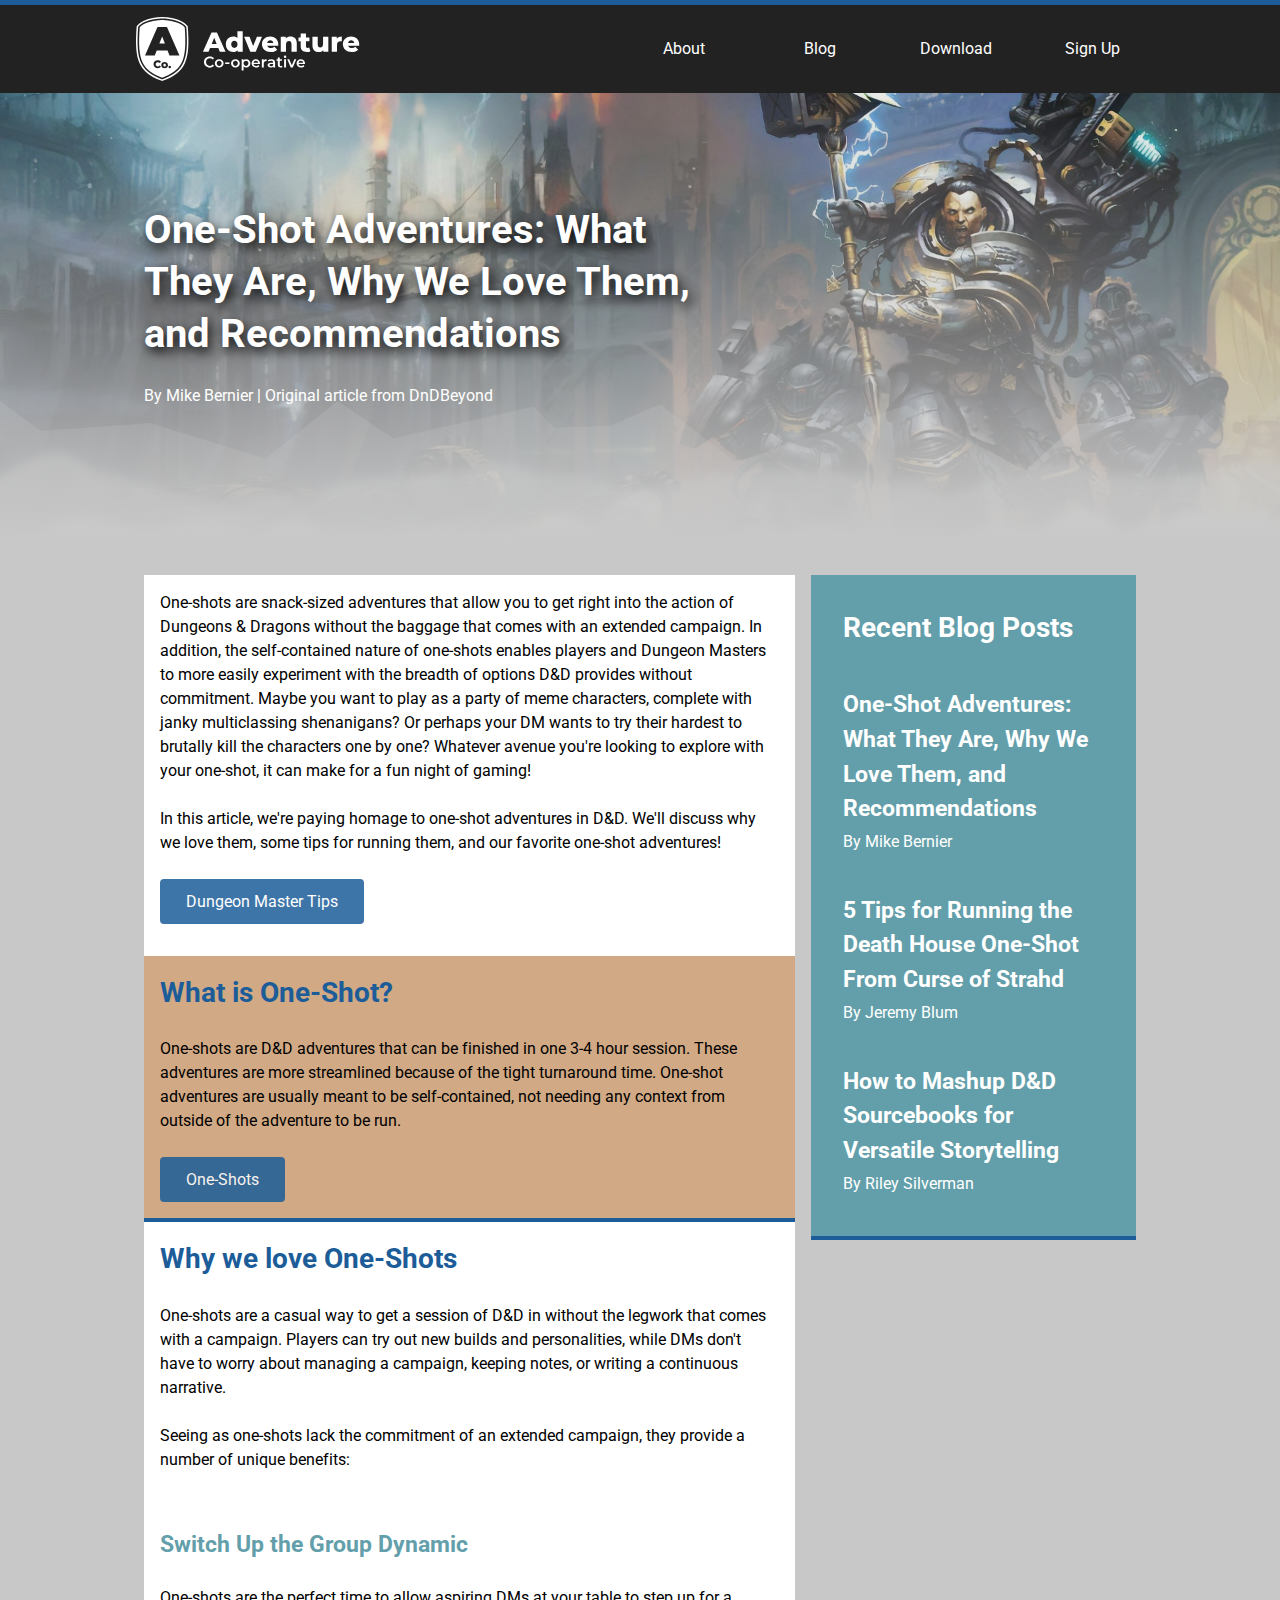
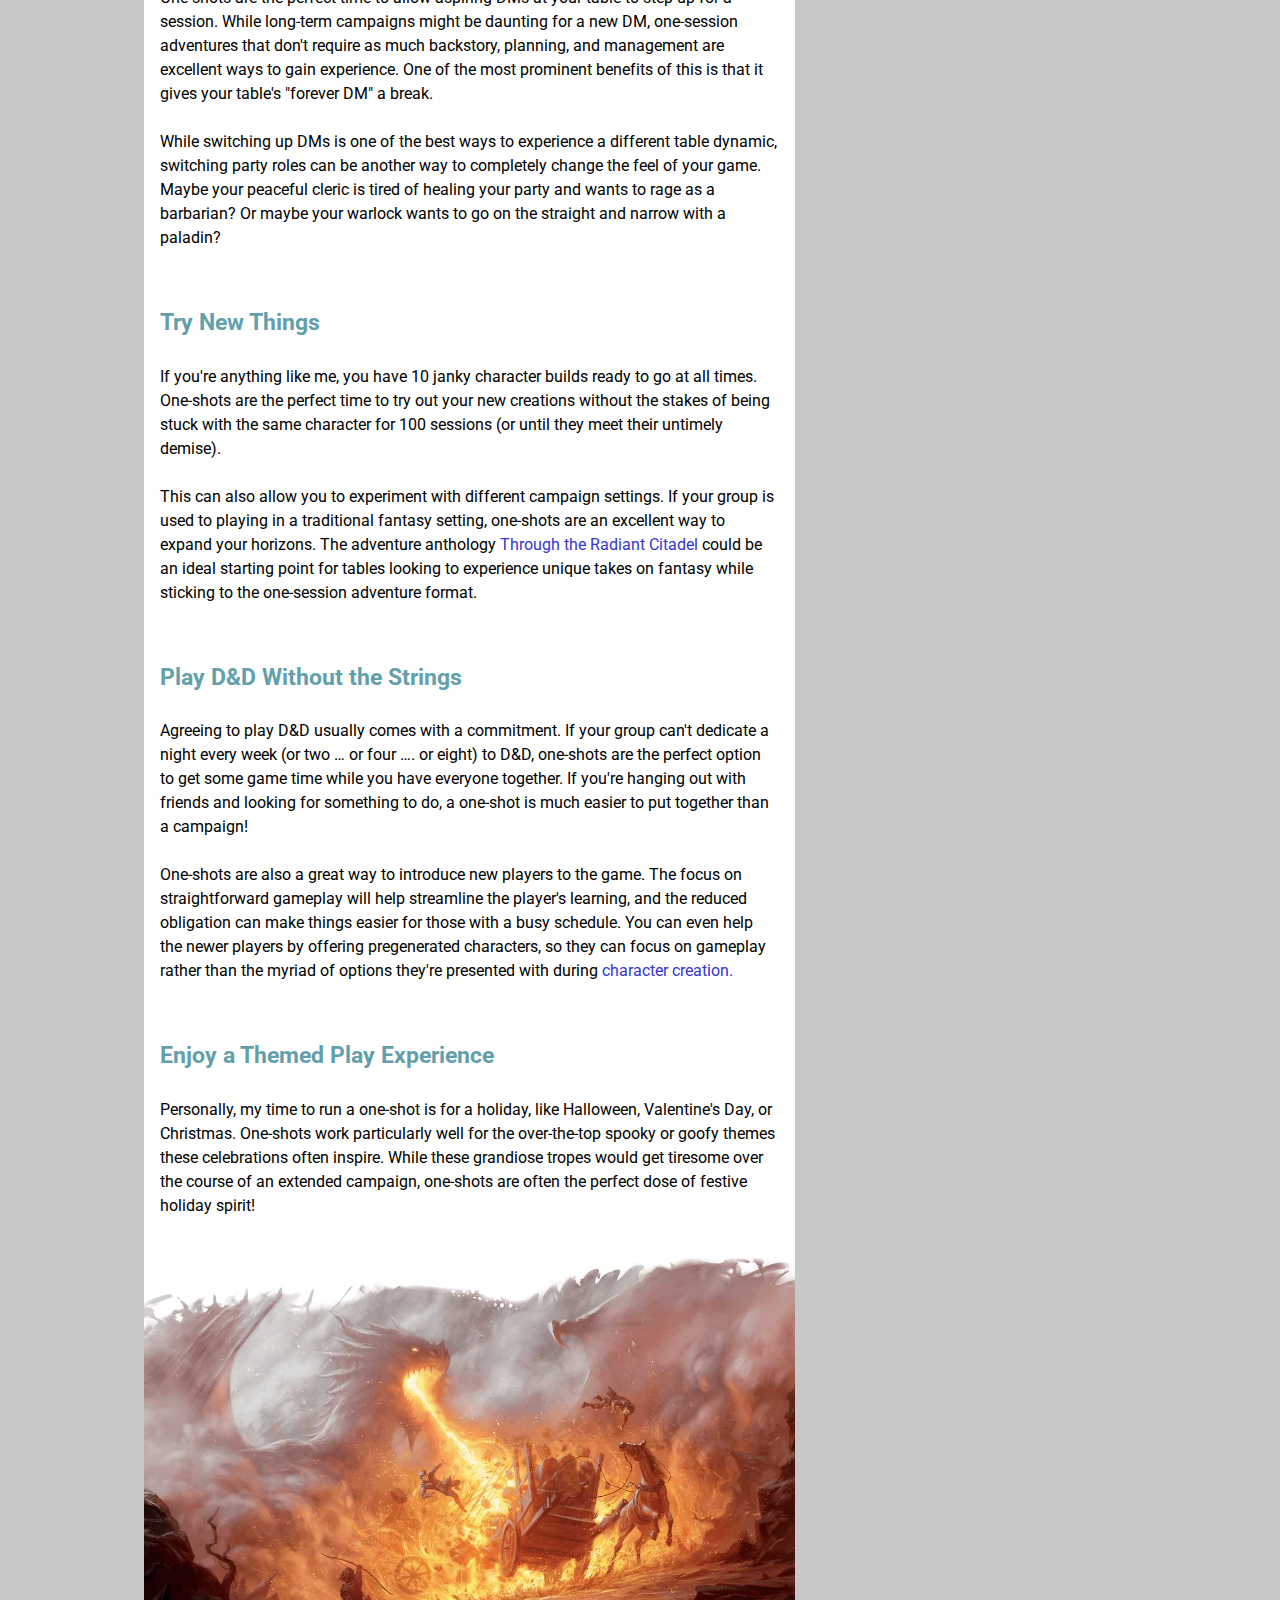
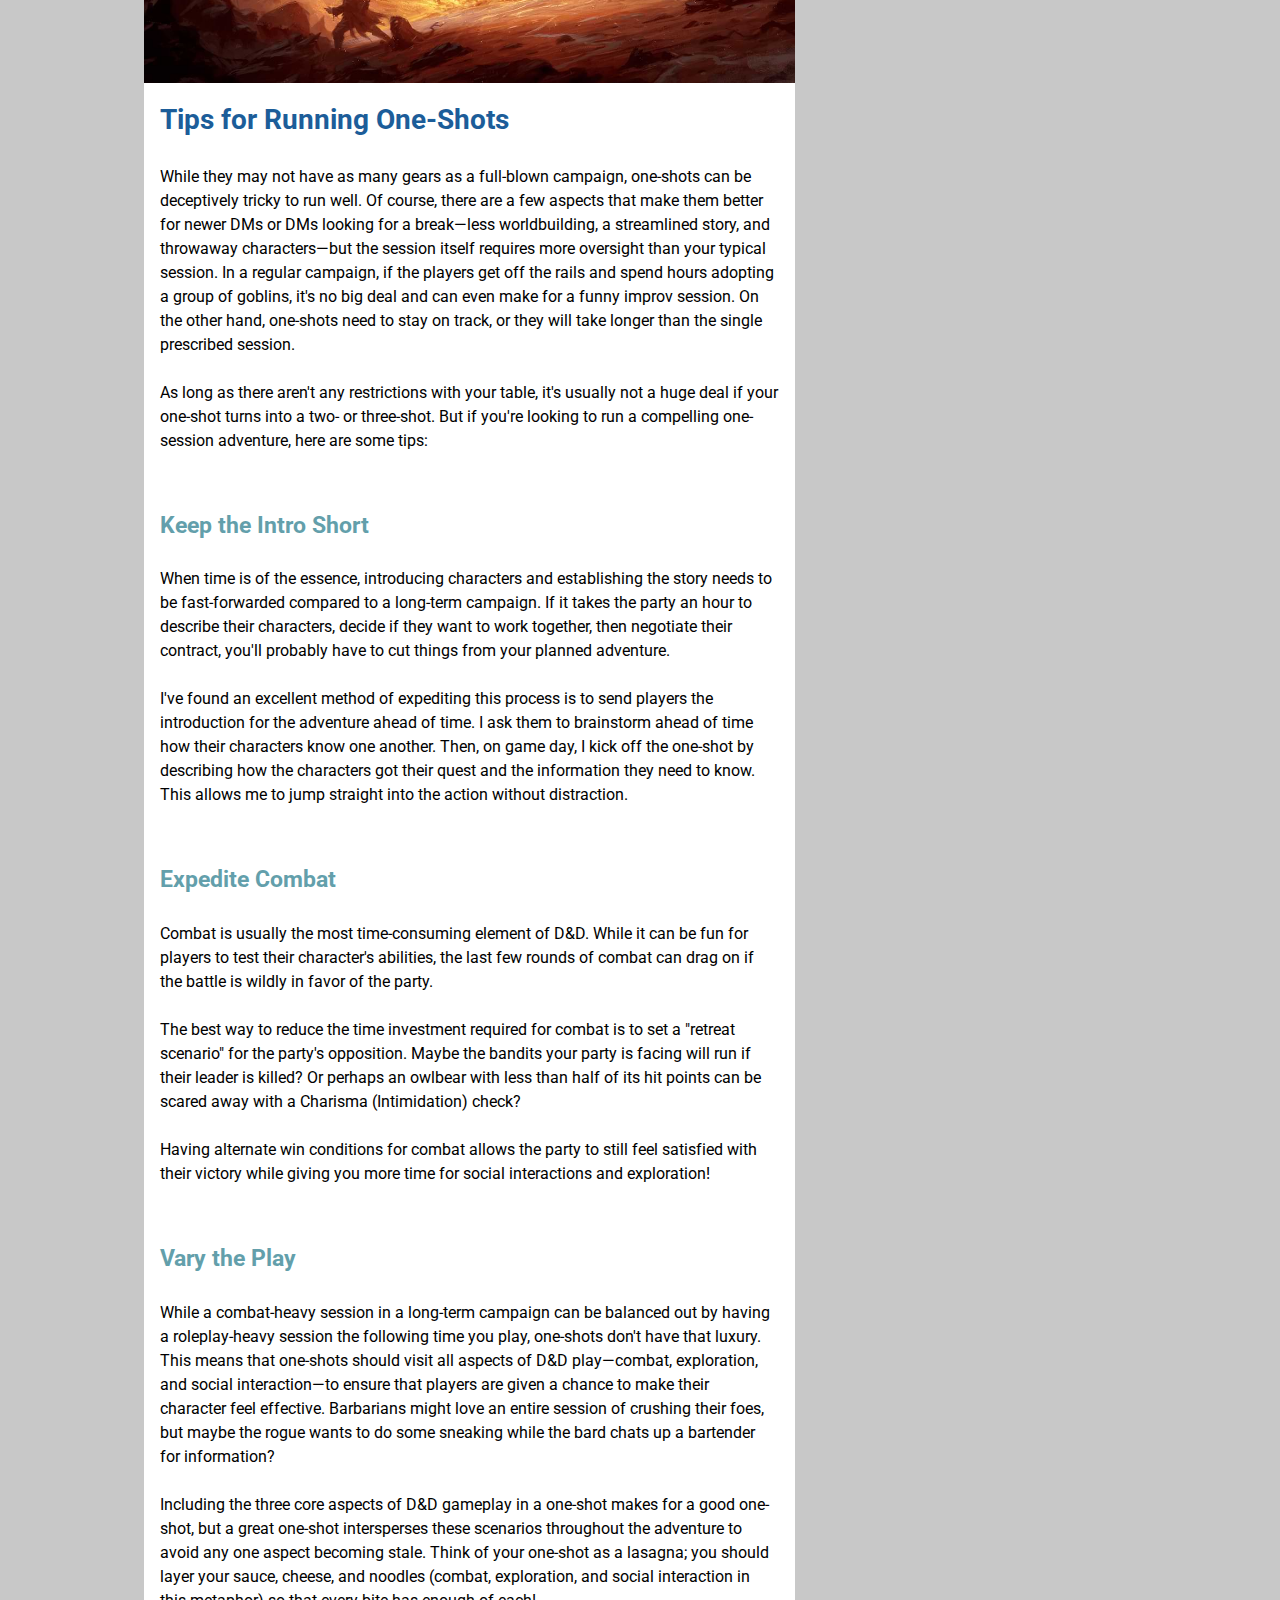
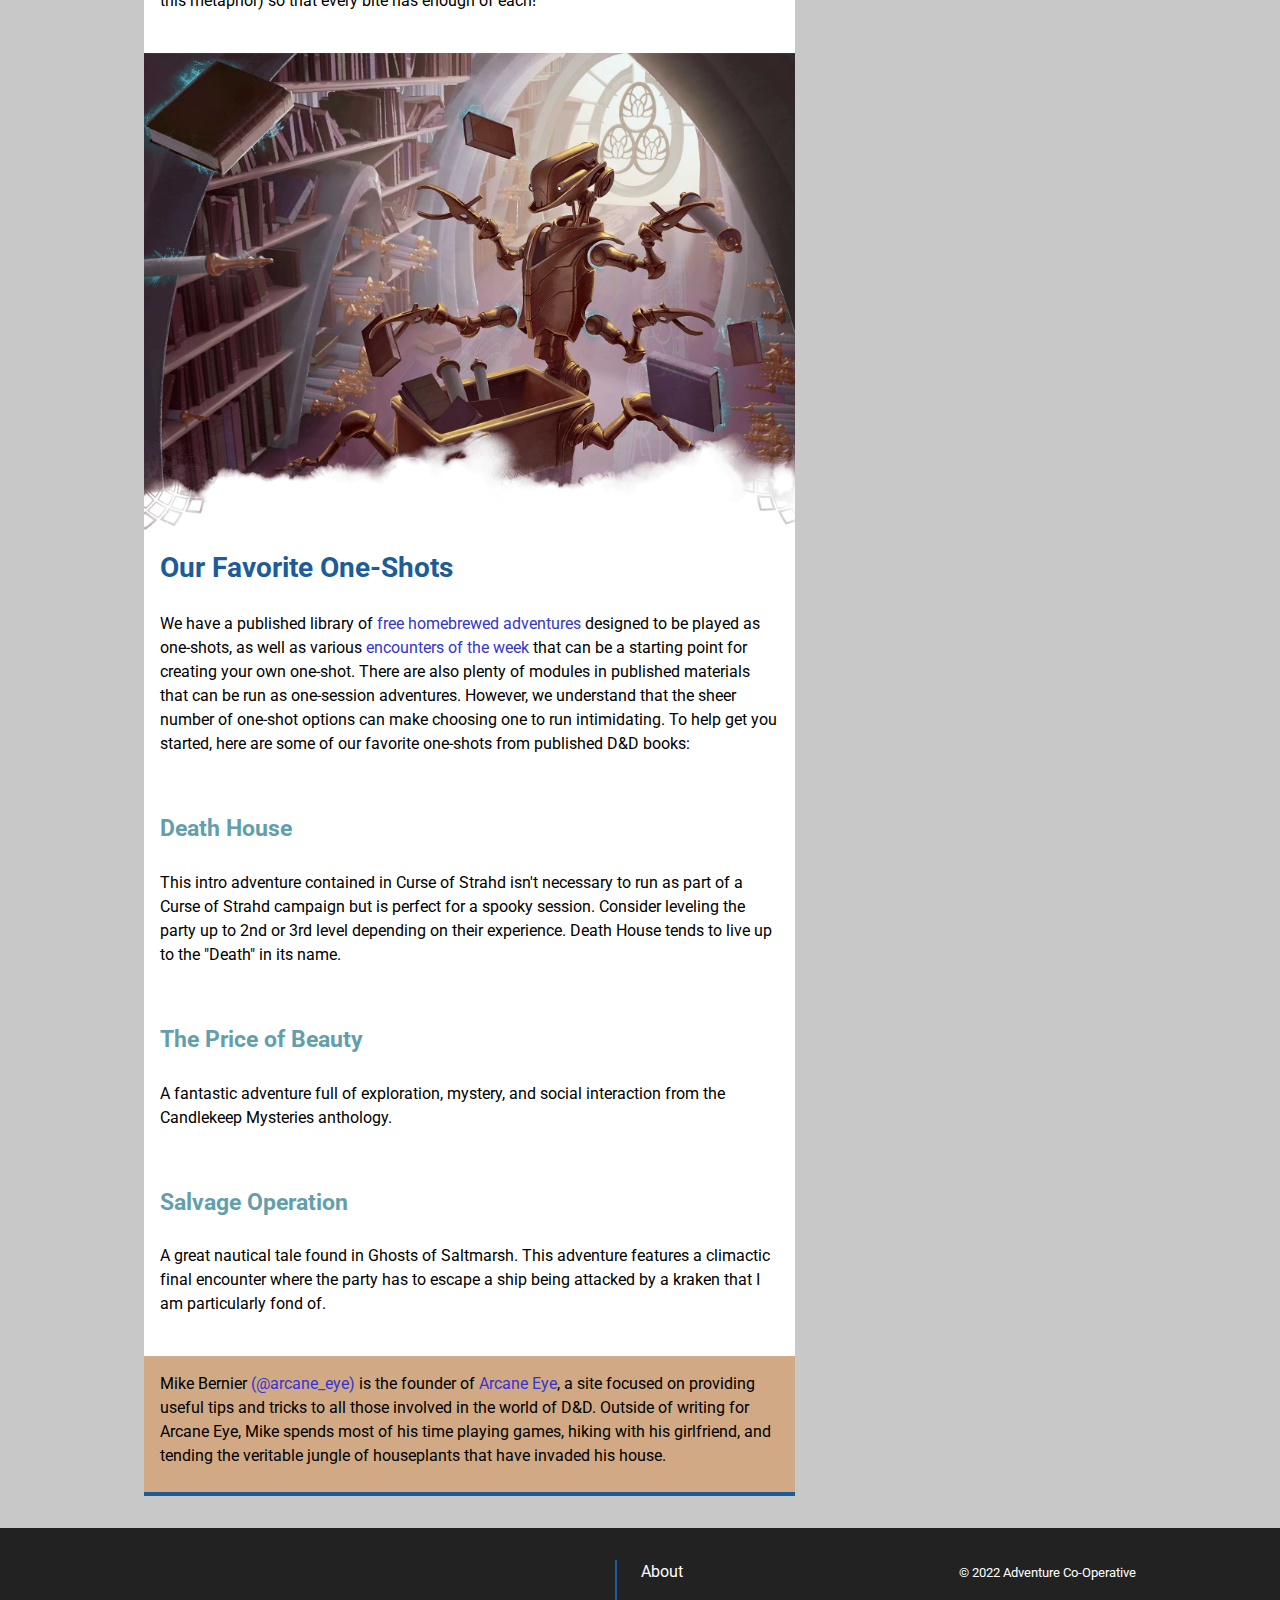
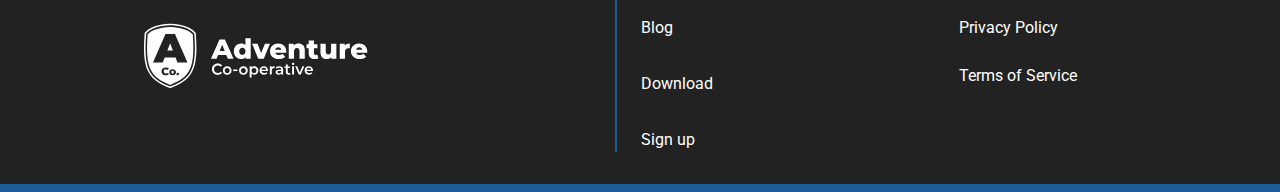
==== blog-post.html @ 8ba74d75 "complete two-page-site project" ====
<!DOCTYPE html>
<html lang="en">
  <head>
    <meta charset="UTF-8" />
    <meta http-equiv="X-UA-Compatible" content="IE=edge" />
    <meta name="viewport" content="width=device-width, initial-scale=1.0" />
    <title>Adventure Co | Blog</title>
    <link
      rel="shortcut icon"
      type="image/jpg"
      href="./images/icon-adjusted.svg"
    />
    <link rel="stylesheet" href="./css/main.css" />
    <link rel="preconnect" href="https://fonts.googleapis.com" />
    <link rel="preconnect" href="https://fonts.gstatic.com" crossorigin />
    <link
      href="https://fonts.googleapis.com/css2?family=Roboto:ital,wght@0,400;0,700;1,400;1,700&display=swap"
      rel="stylesheet"
    />
  </head>
  <body>
    <header class="masthead">
      <div class="container_navbar">
        <a href="./index.html" class="logo">
          <img
            class="logo__img"
            src="./images/logo-ac.svg"
            alt="Adventure cooperative logo"
          />
        </a>
        <ul class="logo__ul">
          <li class="logo__li">
            <a class="logo__a" href="index.html">
              <p class="logo__p">About</p>
            </a>
          </li>
          <li class="logo__li">
            <a class="logo__a" href="/blog-post.html">
              <p class="logo__p">Blog</p>
            </a>
          </li>
          <li class="logo__li">
            <a class="logo__a" href="/index.html">
              <p class="logo__p">Download</p>
            </a>
          </li>
          <li class="logo__li">
            <a class="logo__a" href="index.html">
              <p class="logo__p">Sign Up</p>
            </a>
          </li>
        </ul>
      </div>

      <!-- BLOG BANNER -->

      <section class="banner banner--blog">
        <div class="container">
          <div class="banner__content">
            <h1 class="banner__title blog__title">
              One-Shot Adventures: What They Are, Why We Love Them, and
              Recommendations
            </h1>
            <p>
              By Mike Bernier | Original article from
              <a
                href="https://www.dndbeyond.com/posts/1300-one-shot-adventures-what-they-are-why-we-love-them"
                >DnDBeyond</a
              >
            </p>
          </div>
        </div>
      </section>
    </header>

    <!-- GRID COLUMN START-->

    <section>
      <div class="container__article">
        <div class="blog-grid">
          <div class="blog__content">
            <article class="content__article">
              <p>
                One-shots are snack-sized adventures that allow you to get right
                into the action of Dungeons & Dragons without the baggage that
                comes with an extended campaign. In addition, the self-contained
                nature of one-shots enables players and Dungeon Masters to more
                easily experiment with the breadth of options D&D provides
                without commitment. Maybe you want to play as a party of meme
                characters, complete with janky multiclassing shenanigans? Or
                perhaps your DM wants to try their hardest to brutally kill the
                characters one by one? Whatever avenue you're looking to explore
                with your one-shot, it can make for a fun night of gaming!
              </p>
              <p>
                In this article, we're paying homage to one-shot adventures in
                D&D. We'll discuss why we love them, some tips for running them,
                and our favorite one-shot adventures!
              </p>
              <a href="#" class="btn btn-blog">Dungeon Master Tips</a>
            </article>
            <article class="content__article__color">
              <h2 class="article_h2">What is One-Shot?</h2>
              <p>
                One-shots are D&D adventures that can be finished in one 3-4
                hour session. These adventures are more streamlined because of
                the tight turnaround time. One-shot adventures are usually meant
                to be self-contained, not needing any context from outside of
                the adventure to be run.
              </p>
              <a href="#" class="btn btn-blog">One-Shots</a>
            </article>
            <article class="content__article">
              <h2 class="article_h2">Why we love One-Shots</h2>
              <p>
                One-shots are a casual way to get a session of D&D in without
                the legwork that comes with a campaign. Players can try out new
                builds and personalities, while DMs don't have to worry about
                managing a campaign, keeping notes, or writing a continuous
                narrative.
              </p>
              <p>
                Seeing as one-shots lack the commitment of an extended campaign,
                they provide a number of unique benefits:
              </p>
            </article>
            <article class="content__article">
              <h3 class="article_h3">Switch Up the Group Dynamic</h3>
              <p>
                One-shots are the perfect time to allow aspiring DMs at your
                table to step up for a session. While long-term campaigns might
                be daunting for a new DM, one-session adventures that don't
                require as much backstory, planning, and management are
                excellent ways to gain experience. One of the most prominent
                benefits of this is that it gives your table's "forever DM" a
                break.
              </p>
              <p>
                While switching up DMs is one of the best ways to experience a
                different table dynamic, switching party roles can be another
                way to completely change the feel of your game. Maybe your
                peaceful cleric is tired of healing your party and wants to rage
                as a barbarian? Or maybe your warlock wants to go on the
                straight and narrow with a paladin?
              </p>
            </article>
            <article class="content__article">
              <h3 class="article_h3">Try New Things</h3>
              <p>
                If you're anything like me, you have 10 janky character builds
                ready to go at all times. One-shots are the perfect time to try
                out your new creations without the stakes of being stuck with
                the same character for 100 sessions (or until they meet their
                untimely demise).
              </p>
              <p>
                This can also allow you to experiment with different campaign
                settings. If your group is used to playing in a traditional
                fantasy setting, one-shots are an excellent way to expand your
                horizons. The adventure anthology
                <span class="span__link"
                  ><a
                    href="https://www.dndbeyond.com/marketplace/adventures/journeys-through-the-radiant-citadel?icid_medium=ddb&icid_source=article&icid_campaign=one-shots&icid_content=radiant-citadel"
                  >
                    Through the Radiant Citadel</a
                  ></span
                >
                could be an ideal starting point for tables looking to
                experience unique takes on fantasy while sticking to the
                one-session adventure format.
              </p>
            </article>
            <article class="content__article">
              <h3 class="article_h3">Play D&D Without the Strings</h3>
              <p>
                Agreeing to play D&D usually comes with a commitment. If your
                group can't dedicate a night every week (or two … or four …. or
                eight) to D&D, one-shots are the perfect option to get some game
                time while you have everyone together. If you're hanging out
                with friends and looking for something to do, a one-shot is much
                easier to put together than a campaign!
              </p>
              <p>
                One-shots are also a great way to introduce new players to the
                game. The focus on straightforward gameplay will help streamline
                the player's learning, and the reduced obligation can make
                things easier for those with a busy schedule. You can even help
                the newer players by offering pregenerated characters, so they
                can focus on gameplay rather than the myriad of options they're
                presented with during
                <span class="span__link"
                  ><a
                    href="https://www.dndbeyond.com/posts/1059-how-to-create-your-first-dungeons-dragons"
                  >
                    character creation.</a
                  ></span
                >
              </p>
            </article>
            <article class="content__article">
              <h3 class="article_h3">Enjoy a Themed Play Experience</h3>
              <p>
                Personally, my time to run a one-shot is for a holiday, like
                Halloween, Valentine's Day, or Christmas. One-shots work
                particularly well for the over-the-top spooky or goofy themes
                these celebrations often inspire. While these grandiose tropes
                would get tiresome over the course of an extended campaign,
                one-shots are often the perfect dose of festive holiday spirit!
              </p>
            </article>
            <img
              src="./images/blog-image-dragon.jpg"
              alt="Dragon spitting flames and fire"
            />
            <article class="content__article">
              <h2 class="article_h2">Tips for Running One-Shots</h2>
              <p>
                While they may not have as many gears as a full-blown campaign,
                one-shots can be deceptively tricky to run well. Of course,
                there are a few aspects that make them better for newer DMs or
                DMs looking for a break—less worldbuilding, a streamlined story,
                and throwaway characters—but the session itself requires more
                oversight than your typical session. In a regular campaign, if
                the players get off the rails and spend hours adopting a group
                of goblins, it's no big deal and can even make for a funny
                improv session. On the other hand, one-shots need to stay on
                track, or they will take longer than the single prescribed
                session.
              </p>
              <p>
                As long as there aren't any restrictions with your table, it's
                usually not a huge deal if your one-shot turns into a two- or
                three-shot. But if you're looking to run a compelling
                one-session adventure, here are some tips:
              </p>
            </article>
            <article class="content__article">
              <h3 class="article_h3">Keep the Intro Short</h3>
              <p>
                When time is of the essence, introducing characters and
                establishing the story needs to be fast-forwarded compared to a
                long-term campaign. If it takes the party an hour to describe
                their characters, decide if they want to work together, then
                negotiate their contract, you'll probably have to cut things
                from your planned adventure.
              </p>
              <p>
                I've found an excellent method of expediting this process is to
                send players the introduction for the adventure ahead of time. I
                ask them to brainstorm ahead of time how their characters know one another. Then, on game day, I kick off the one-shot by
                describing how the characters got their quest and the
                information they need to know. This allows me to jump straight
                into the action without distraction.
              </p>
            </article>
            <article class="content__article">
              <h3 class="article_h3">Expedite Combat</h3>
              <p>
                Combat is usually the most time-consuming element of D&D. While
                it can be fun for players to test their character's abilities,
                the last few rounds of combat can drag on if the battle is
                wildly in favor of the party.
              </p>
              <p>
                The best way to reduce the time investment required for combat
                is to set a "retreat scenario" for the party's opposition. Maybe
                the bandits your party is facing will run if their leader is
                killed? Or perhaps an owlbear with less than half of its hit
                points can be scared away with a Charisma (Intimidation) check?
              </p>
              <p>
                Having alternate win conditions for combat allows the party to
                still feel satisfied with their victory while giving you more
                time for social interactions and exploration!
              </p>
            </article>
            <article class="content__article">
              <h3 class="article_h3">Vary the Play</h3>
              <p>
                While a combat-heavy session in a long-term campaign can be
                balanced out by having a roleplay-heavy session the following
                time you play, one-shots don't have that luxury. This means that
                one-shots should visit all aspects of D&D play—combat,
                exploration, and social interaction—to ensure that players are
                given a chance to make their character feel effective.
                Barbarians might love an entire session of crushing their foes,
                but maybe the rogue wants to do some sneaking while the bard
                chats up a bartender for information?
              </p>
              <p>
                Including the three core aspects of D&D gameplay in a one-shot
                makes for a good one-shot, but a great one-shot intersperses
                these scenarios throughout the adventure to avoid any one aspect
                becoming stale. Think of your one-shot as a lasagna; you should
                layer your sauce, cheese, and noodles (combat, exploration, and
                social interaction in this metaphor) so that every bite has
                enough of each!
              </p>
            </article>
            <img
              src="./images/blog-image-robot.jpg"
              alt="Dungeons and dragons robot organizing a library"
            />
            <article class="content__article">
              <h2 class="article_h2">Our Favorite One-Shots</h2>
              <p>
                We have a published library of
                <span class="span__link"
                  ><a href="#">free homebrewed adventures</a></span
                >
                designed to be played as one-shots, as well as various
                <span class="span__link">
                  <a href="#"> encounters of the week</a>
                </span>
                that can be a starting point for creating your own one-shot.
                There are also plenty of modules in published materials that can
                be run as one-session adventures. However, we understand that
                the sheer number of one-shot options can make choosing one to
                run intimidating. To help get you started, here are some of our
                favorite one-shots from published D&D books:
              </p>
            </article>
            <article class="content__article">
              <h3 class="article_h3">Death House</h3>
              <p>
                This intro adventure contained in Curse of Strahd isn't
                necessary to run as part of a Curse of Strahd campaign but is
                perfect for a spooky session. Consider leveling the party up to
                2nd or 3rd level depending on their experience. Death House
                tends to live up to the "Death" in its name.
              </p>
            </article>
            <article class="content__article">
              <h3 class="article_h3">The Price of Beauty</h3>
              <p>
                A fantastic adventure full of exploration, mystery, and social
                interaction from the Candlekeep Mysteries anthology.
              </p>
            </article>
            <article class="content__article">
              <h3 class="article_h3">Salvage Operation</h3>
              <p>
                A great nautical tale found in Ghosts of Saltmarsh. This
                adventure features a climactic final encounter where the party
                has to escape a ship being attacked by a kraken that I am
                particularly fond of.
              </p>
            </article>
            <footer class="content__article__color">
              <p>
                Mike Bernier
                <span class="span__link">
                  <a href="https://twitter.com/arcane_eye"
                    >(@arcane_eye)</a
                  ></span
                >
                is the founder of
                <span class="span__link">
                  <a href="https://arcaneeye.com/">Arcane Eye</a></span
                >, a site focused on providing useful tips and tricks to all
                those involved in the world of D&D. Outside of writing for
                Arcane Eye, Mike spends most of his time playing games, hiking
                with his girlfriend, and tending the veritable jungle of
                houseplants that have invaded his house.
              </p>
            </footer>
          </div>
          <aside class="grid__aside">
            <div class="aside__div">
              <h2 class="aside__title">Recent Blog Posts</h2>
              <article>
                <a
                  class="blog__aside__a"
                  href="https://www.dndbeyond.com/posts/1092-5-tips-for-running-the-death-house-one-shot-from"
                >
                  <h3 class="aside__h3">
                    One-Shot Adventures: What They Are, Why We Love Them, and
                    Recommendations
                  </h3>
                  <p>By Mike Bernier</p>
                </a>
              </article>
              <article>
                <a
                  class="blog__aside__a"
                  href="https://www.dndbeyond.com/posts/1255-how-to-mashup-d-d-sourcebooks-for-versatile"
                >
                  <h3 class="aside__h3">
                    5 Tips for Running the Death House One-Shot From Curse of
                    Strahd
                  </h3>

                  <p>By Jeremy Blum</p>
                </a>
              </article>
              <article>
                <a
                  class="blog__aside__a"
                  href="https://www.dndbeyond.com/posts/1176-deborah-ann-woll-shares-tips-for-incorporating"
                >
                  <h3 class="aside__h3">
                    How to Mashup D&D Sourcebooks for Versatile Storytelling
                  </h3>
                  <p>By Riley Silverman</p>
                </a>
              </article>
            </div>
          </aside>
        </div>
      </div>
    </section>

    <!-- GRID COLUMN ENDS -->

    <!-- FOOTER START -->

    <footer class="footer">
      <div class="container">
        <div class="footer-content">
          <a href="/" class="logo">
            <img
              class="logo__img"
              src="./images/logo-ac.svg"
              alt="Adventure cooperative logo"
            />
          </a>

          <nav>
            <ul>
              <li>
                <a href="#">About</a>
              </li>
              <li>
                <a href="#">Blog</a>
              </li>
              <li>
                <a href="#">Download</a>
              </li>
              <li>
                <a href="#">Sign up</a>
              </li>
            </ul>
          </nav>

          <div>
            <small> &copy; 2022 Adventure Co-Operative</small>
            <div class="footer__list__div">
              <a href="#">Privacy Policy</a>
              <a href="#">Terms of Service</a>
            </div>
          </div>
        </div>
      </div>
    </footer>

    <!-- FOOTER END -->
  </body>
</html>
---- css/main.css ----
/* Box sizing rules */
*,
*::before,
*::after {
  box-sizing: border-box;
}

/* Remove default margin */
h1,
h2,
h3,
h4,
h5,
h6,
p,
figure,
blockquote,
ul,
ol,
dl,
dd {
  margin: 0 0 1.5rem;
}

/* Remove list styles on ul, ol elements with a list role, which suggests default styling will be removed */
/* Gets rid of bullets and numbers */
ul[role="list"],
ol[role="list"] {
  list-style: none;
  margin: 0;
}

/* Set core root defaults */

html {
  line-height: 1.5;
  font-family: "Roboto", sans-serif, system-ui, -apple-system,
    BlinkMacSystemFont, "Segoe UI", Oxygen, Ubuntu, Cantarell, "Open Sans",
    "Helvetica Neue", sans-serif;
}

html:focus-within {
  scroll-behavior: smooth; /* Adds smooth scrolling when tabbing */
}

/* Set core body defaults */
body {
  min-height: 100vh;
  text-rendering: optimizeSpeed;
  line-height: 1.5;
  margin: 0;
}

/* Make images easier to work with */
/* By default, an image is shown as it is. With this fix, it will never spill outside the container. */
img,
picture svg {
  max-width: 100%;
  display: block;
}

svg {
  fill: currentColor;
}

svg:not(:root) {
  overflow: hidden;
}

/* Inherit fonts for inputs and buttons */
input,
button,
textarea,
select {
  font: inherit;
}

/* Remove all animations, transitions and smooth scroll for people that prefer not to see them */
@media (prefers-reduced-motion: reduce) {
  html:focus-within {
    scroll-behavior: auto;
  }

  *,
  *::before,
  *::after {
    animation-duration: 0.01ms !important;
    animation-iteration-count: 1 !important;
    transition-duration: 0.01ms !important;
    scroll-behavior: auto !important;
  }
}

/* After CSS Reset */

:root {
  --eerie-black: #222222;
  --lapis-lazuli: #1c5d99;
  --cadet-blue: #639fab;
  --light-steel-blue: #bbcde5;
  --body-grey: #c8c8c8;
}

body {
  background-color: var(--body-grey);
}

.container {
  width: min(65em, 100%);
  margin: 0 auto;
  padding-left: 1.5rem;
  padding-right: 1.5rem;
}

h3 {
  font-size: 1.44rem;
}

p {
  font-size: 1rem;
}

a {
  text-decoration: none;
}

@media only screen and (min-width: 45em) {
  .container {
    width: min(65em, 100%);
    margin: 0 auto;
    padding-left: 1.5rem;
    padding-right: 1.5rem;
  }
}

@media screen and (min-width: 60em) {
  .container {
    width: min(65em, 100%);
    margin: 0 auto;
    padding-left: 1.5rem;
    padding-right: 1.5rem;
  }
}

/* MASTHEAD STYLES */

.masthead {
  background-color: var(--eerie-black);
  color: #fff;
  border-top: 0.35rem solid var(--lapis-lazuli);
}

.masthead ul {
  display: grid;
  grid-template-columns: auto;
  padding-left: 0;
  padding-right: 0;
}
.masthead li {
  list-style: none;
  font-size: 1rem;
  text-align: center;
}
.logo__ul {
  margin: 0;
}

.masthead li a {
  display: block;
  font-size: 1rem;
  padding: 2rem 1.5rem 2rem 1.5rem;
}
.masthead li a:hover,
.masthead li a:focus {
  background-color: var(--lapis-lazuli);
  transition: 0.3s;
  color: white;
}

.masthead a {
  color: white;
  text-decoration: none;
}
.logo__p {
  display: inline;
  margin-top: 0;
  margin-bottom: 0;
}

.masthead .logo {
  display: flex;
  justify-content: center;
  font-weight: bold;
  gap: 1rem;
  margin: 0.5rem 1rem 0.5rem 1rem;
}
.masthead .logo__img {
  width: 16rem;
  display: inline-block;
}

@media only screen and (min-width: 45em) {
  .masthead .logo__img {
    width: 14rem;
    display: inline-block;
  }

  .masthead .container_navbar {
    display: flex;
  }
  .container_navbar {
    width: min(65rem, 100%);
    margin: 0 auto;
  }
  .masthead img {
    margin: auto;
  }
  .masthead span {
    margin-top: auto;
    margin-bottom: auto;
  }
  .masthead ul {
    display: flex;
    justify-content: flex-end;
    flex-direction: row;
    margin-left: auto;
    margin-bottom: 0%;
    margin-top: 0%;
  }
  .logo__p {
    display: block;
    margin-block-start: 1em;
    margin-block-end: 1em;
    width: min(5.5rem);
  }
}

@media only screen and (min-width: 45em) {
  .masthead li a {
    padding: 1.2rem 1.5rem 1.2rem 1.5rem;
    display: block;
  }
}

@media only screen and (min-width: 60em) {
  .masthead li a {
    padding: 1rem 1.5rem 1rem 1.5rem;
    display: block;
  }
}

/* MASTHEAD STYLES */

/* HERO BANNER STYLES */

.btn {
  display: inline-block;
  padding: 0.55em 1.5em 0.5em;
  background-color: var(--lapis-lazuli);
  border: 0.125rem solid var(--lapis-lazuli);
  color: #fff;
  border-radius: 0.25em;
  opacity: 85%;

  /* link necessary styles */
  text-decoration: none;

  /* button necessary styles */
  cursor: pointer;
  font-family: inherit;
  font-size: inherit;
}

.btn:hover,
.btn:focus-visible {
  background-color: var(--lapis-lazuli);
  border-color: var(--lapis-lazuli);
  color: #fff;
  transition: 0.3s;
  opacity: 100%;
}

.banner {
  background-image: linear-gradient(to bottom, #00000080, var(--body-grey)),
    url(../images/hero-banner-warhammer.jpg);
  background-position: center;
  background-size: cover;
}

.banner .container {
  min-height: 50vh;
  display: flex;
  justify-content: flex-start;
  align-items: center;
  padding-top: 3rem;
  padding-bottom: 3rem;
}

.banner__content {
  width: min(35em, 100%);
}

.banner__title {
  font-size: 1.728rem;
  line-height: 1.3;
  color: #fff;
  text-shadow: 0.2rem 0.3rem 0.7rem black;
}

.banner__text {
  font-size: 1.2rem;
  color: #fff;
  text-shadow: 0.2rem 0.2rem 0.3rem black;
}

.split_h2 {
  font-size: 1.728rem;
}

@media only screen and (min-width:45em) {
  .banner__title {
  font-size: 2.074rem;
  }

  .banner__text {
    font-size: 1.44rem;
  }
}

@media only screen and (min-width: 60em) {
  .banner {
    background-position: top;
  }

  .banner__text {
    font-size: 1.728rem;
  }

  .banner__title {
    font-size: 2.488rem;
  }
}

/* HERO BANNER STYLES END */

/* 1st CARD STYLES  */

.cards {
  padding: 2.5rem 0 2.5rem 0;
  display: grid;
  grid-template-columns: repeat(1, 12fr);
  gap: 1rem;
}

.cards__li {
  border-top-left-radius: 30px;
  border-top-right-radius: 30px;
  border-bottom-right-radius: 30px;
  border-bottom-left-radius: 30px;
  background-color: var(--lapis-lazuli);
  box-shadow: 0 0.5rem 0.5rem #0002, 0 0.5rem 0.75rem #0002;
  display: flex;
  flex-direction: column;
  flex-grow: 1;
  opacity: 90%;
}

.btn__blog {
  margin-bottom: auto;
}

.cards__li:hover {
  opacity: 100%;
  transition: 0.3s;
  cursor: pointer;
  box-shadow: 0 0.5rem 1rem #0004, 0 0.5rem 1rem #0004;
  transform: translateY(-0.2rem);
}

.cards__img {
  width: 20rem;
  margin: auto;
}

.cards h3 {
  color: var(--light-steel-blue);
  margin: 0 auto;
  text-align: center;
}

.cards p {
  color: white;
  padding: 1rem;
  margin: 0 auto;
  text-align: center;
}

@media only screen and (min-width: 45em) {
  .cards {
    display: grid;
    grid-template-columns: repeat(2, 6fr);
    padding: 2rem 0 2rem 0;
    gap: 1rem;
  }
}

@media only screen and (min-width: 60em) {
  .cards {
    display: grid;
    grid-template-columns: repeat(3, 4fr);
    gap: 1rem;
    margin-bottom: 4rem;
  }

  .cards__img {
    margin: 0;
  }
}

/* 1st CARD STYLES END */

/* SPLIT STYLE */
.split-content {
  background-color: #fff;
}

.container_split {
  padding-top: 3rem;
  padding-bottom: 3rem;
  gap: 3rem;
  align-items: center;
  display: grid;
  grid-template-columns: 1fr;
}

.image-split {
  aspect-ratio: 1 / 1;
  display: flex;
}

.image-split img {
  object-fit: cover;
}

.split-content h2 {
  color: var(--eerie-black);
}

@media only screen and (min-width: 45em) {
  .container_split {
    display: grid;
    grid-template-columns: 4fr 8fr;
  }
}
@media only screen and (min-width: 60em) {
  .container_split {
    display: grid;
    grid-template-columns: 6fr 6fr;
  }
}
/* SPLIT STYLE END */

/* BLOG CARDS STYLES  */

.blog__cards__h2 {
  margin-bottom: 0rem;
  font-size: 1.728rem;
}

.blog__cards__ul {
  padding: 1.5rem 0 2.5rem 0;
  display: grid;
  grid-template-columns: repeat(1, 12fr);
  gap: 1rem;
}

.blog__cards__li {
  border-top-left-radius: 0.65rem;
  border-top-right-radius: 0.65rem;
  border-bottom-right-radius: 0.65rem;
  border-bottom-left-radius: 0.65rem;
  background-color: var(--lapis-lazuli);
  opacity: 90%;
  display: flex;
  text-align: center;
  box-shadow: 0 0.5rem 0.5rem #0002, 0 0.5rem 0.75rem #0002;
}

.blog__cards__li:hover {
  opacity: 100%;
  transition: 0.3s;
  cursor: pointer;
  box-shadow: 0 0.5rem 1rem #0004, 0 0.5rem 1rem #0004;
  transform: translateY(-0.2rem);
}

.blog__cards__a {
  display: flex;
  flex-direction: column;
  justify-content: space-between;
}

.blog__cards__h3 {
  padding-right: 1rem;
  padding-left: 1rem;
  padding-top: 1rem;
  color: var(--light-steel-blue);
}

.blog__cards__p {
  color: #fff;
}

.blog__section h2 {
  margin-top: 1.5rem;
  color: var(--eerie-black);
}

@media only screen and (min-width: 45em) {
  .blog__cards__ul {
    grid-template-columns: repeat(2, 6fr);
  }
}

@media only screen and (min-width: 60em) {
  .blog__cards__ul {
    grid-template-columns: repeat(3, 4fr);
  }


}

/* BLOG CARDS END */

/* FOOTER STYLES */

.footer {
  background-color: var(--eerie-black);
  color: #fff;
  border-bottom: 0.5rem solid var(--lapis-lazuli);
}

.footer-content {
  padding-top: 3rem;
  padding-bottom: 1rem;
  display: flex;
  flex-direction: column;
  justify-content: space-between;
  gap: 1.5rem;
}

.footer a {
  color: #fff;
  text-decoration: none;
}

.footer a:hover,
.footer a:focus-visible {
  color: var(--lapis-lazuli);
}

.footer .logo {
  display: flex;
  gap: 0.75rem;
}

.footer .logo__img {
  width: 14rem;
}

.footer ul {
  list-style: none;
  margin: 0;
  border-left: 0.125rem solid var(--lapis-lazuli);
  padding-left: 1.5rem;
  display: flex;
  flex-direction: column;
  gap: 2rem;
}

.footer__list__div {
  display: flex;
  flex-direction: column;
  padding: 2rem 0 2rem 0;
  gap: 1.5rem;
}

@media only screen and (min-width: 60em) {
  .footer-content {
    display: flex;
    flex-direction: row;
    justify-content: space-between;
    padding: 2rem 0;
  }

  .footer__list__div {
    display: flex;
    flex-direction: column;
    align-items: flex-start;
    justify-content: center;
  }
}

/* FOOTER STYLES END */

/* =========*****************============== */
/* =========*****************============== */
/* =========** BLOG START  **============== */
/* =========*****************============== */
/* =========*****************============== */

.banner--blog {
  background-image: linear-gradient(to bottom, #00000080, #00000080),
    url(../images/warhammer-blog-banner.jpeg);
  background-position: right;
  background-size: center;
}

.banner__blog a {
  color: var(--cadet-blue);
  text-decoration: underline;
}

.blog__title {
  font-size: 1.728rem;
}

@media only screen and (min-width: 45em) {
.blog__title {
  font-size: 2.074rem;
}
}

@media only screen and (min-width: 60em) {
  .banner--blog {
    background-image: linear-gradient(to bottom, #00000015, var(--body-grey)),
      url(../images/warhammer-blog-banner-desktop-photoshop.jpg);
    background-position: center;
    background-size: cover;
  }

  .blog__title {
  font-size: 2.488rem;
  }
}

/* BLOG POST PAGE CONTENT */

.container .container__article {
  padding-left: 0;
  padding-right: 0;
}

.blog-grid {
  padding: 2rem 0 0rem 0;
  margin-bottom: 2rem;
}

.blog__content {
  background-color: #fff;
}

.content__article__color {
  background-color: rgb(209, 169, 132);
  padding: 1rem;
  padding-bottom: 0;
  border-bottom: 0.25rem solid var(--lapis-lazuli);
}

.btn-blog {
  margin-bottom: 1rem;
}

.content__article {
  padding: 1rem;
}

.blog-grid > p {
  padding: 2rem 0 0 0;
}

.span__link a {
  color: rgb(53, 53, 211);
}

.blog__aside__a {
  color: #fff;
}

.blog__aside__a:hover,
.blog__aside__a:focus {
  color: var(--eerie-black);
  transition: 0.5s;
}

.aside__div {
  padding: 2rem 2rem 1rem 2rem;
  color: #ffffff;
  background-color: var(--cadet-blue);
  border-bottom: 0.25rem solid var(--lapis-lazuli);
}

.article_h2 {
  color: var(--lapis-lazuli);
  font-size: 1.728rem;
  margin: 0 0 1.5rem;
}

.article_h3 {
  color: var(--cadet-blue);
}

.aside__title {
    font-size: 1.44rem;
  }

  .aside__h3 {
  margin-bottom: 0.2rem;
  margin-top: 2.5rem;
  font-size: 1.2rem;
}

@media only screen and (min-width: 45em) {
  .blog-grid {
    display: grid;
    grid-template-columns: 8fr 4fr;
    gap: 0.75rem;
    flex-direction: column;
  }

  .container__article {
    width: min(65em, 100%);
    margin: 0 auto;
    padding-left: 1rem;
    padding-right: 1rem;
  }

  .aside__div {
    position: sticky;
    top: 1rem;
  }

  .aside__h3 {
    font-size: 1.2rem;
  }
}

@media only screen and (min-width: 60em) {
  .container__article {
    width: min(65em, 100%);
    margin: 0 auto;
    padding-left: 1.5rem;
    padding-right: 1.5rem;
  }
  .blog-grid {
    display: grid;
    grid-template-columns: 8fr 4fr;
    gap: 1rem;
    flex-direction: column;
  }

  .aside__div {
    position: sticky;
    top: 3rem;
    padding: 2rem 2rem 1rem 2rem;
    color: #ffffff;
    background-color: var(--cadet-blue);
  }

  .blog__article {
    padding: 2rem;
  }

  .aside__title {
    color: #fff;
    font-size: 1.728rem;
  }

  .aside__div > p {
    padding-bottom: 1rem;
  }
  
  .aside__h3 {
    font-size: 1.44rem;
  }

}

/* BLOG POST PAGE CONTENT END */
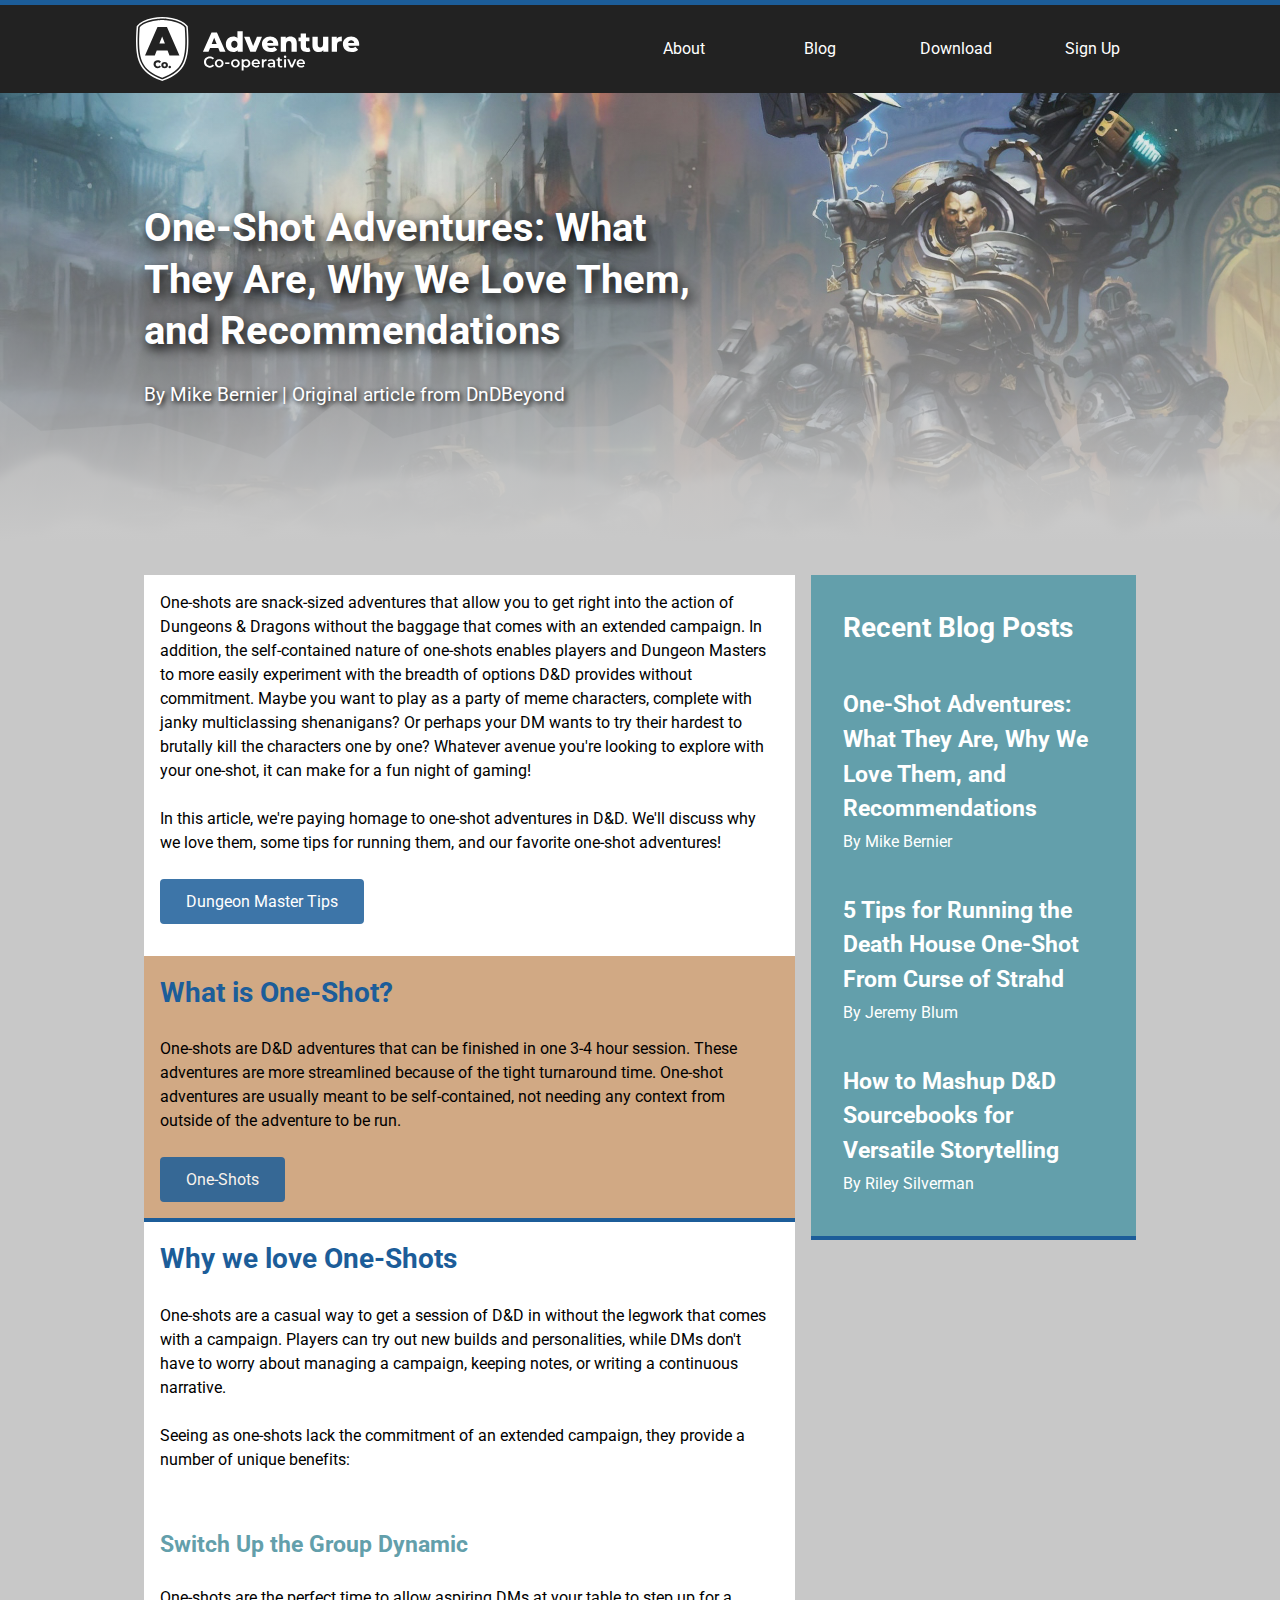
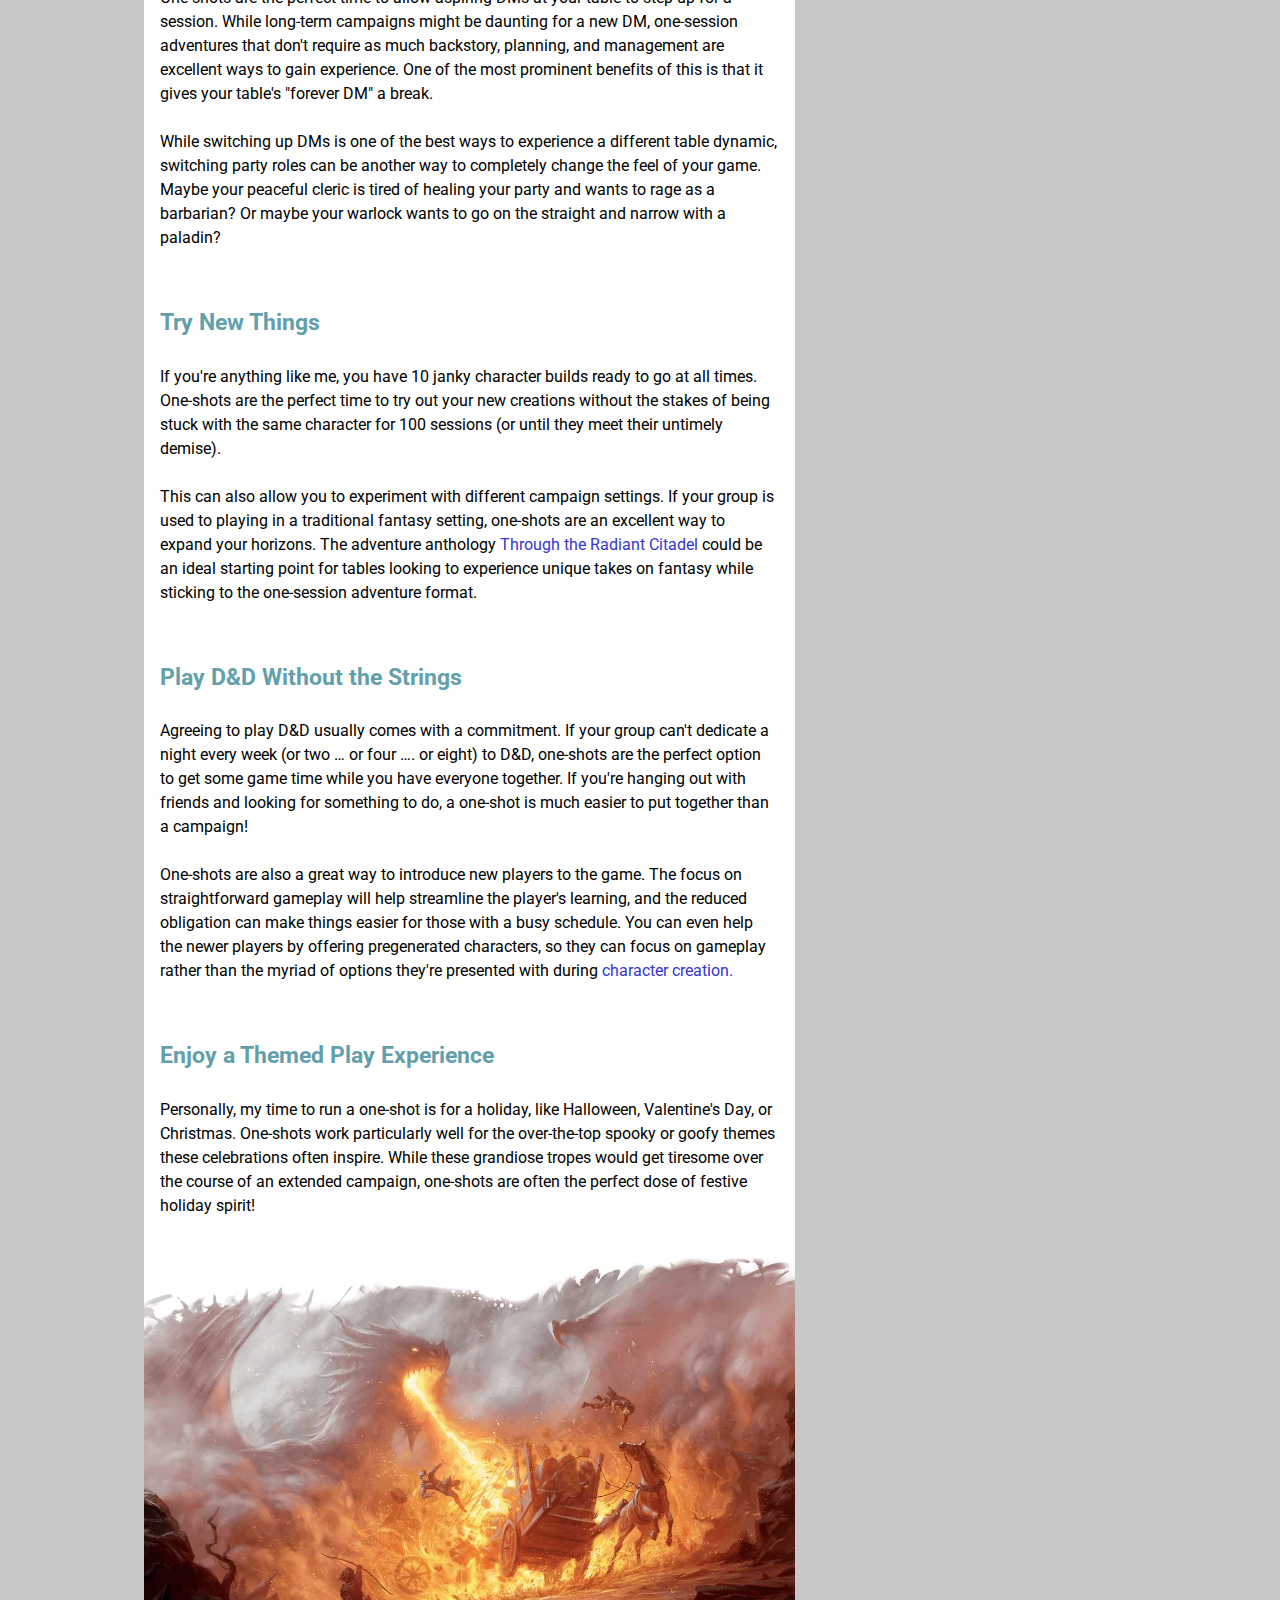
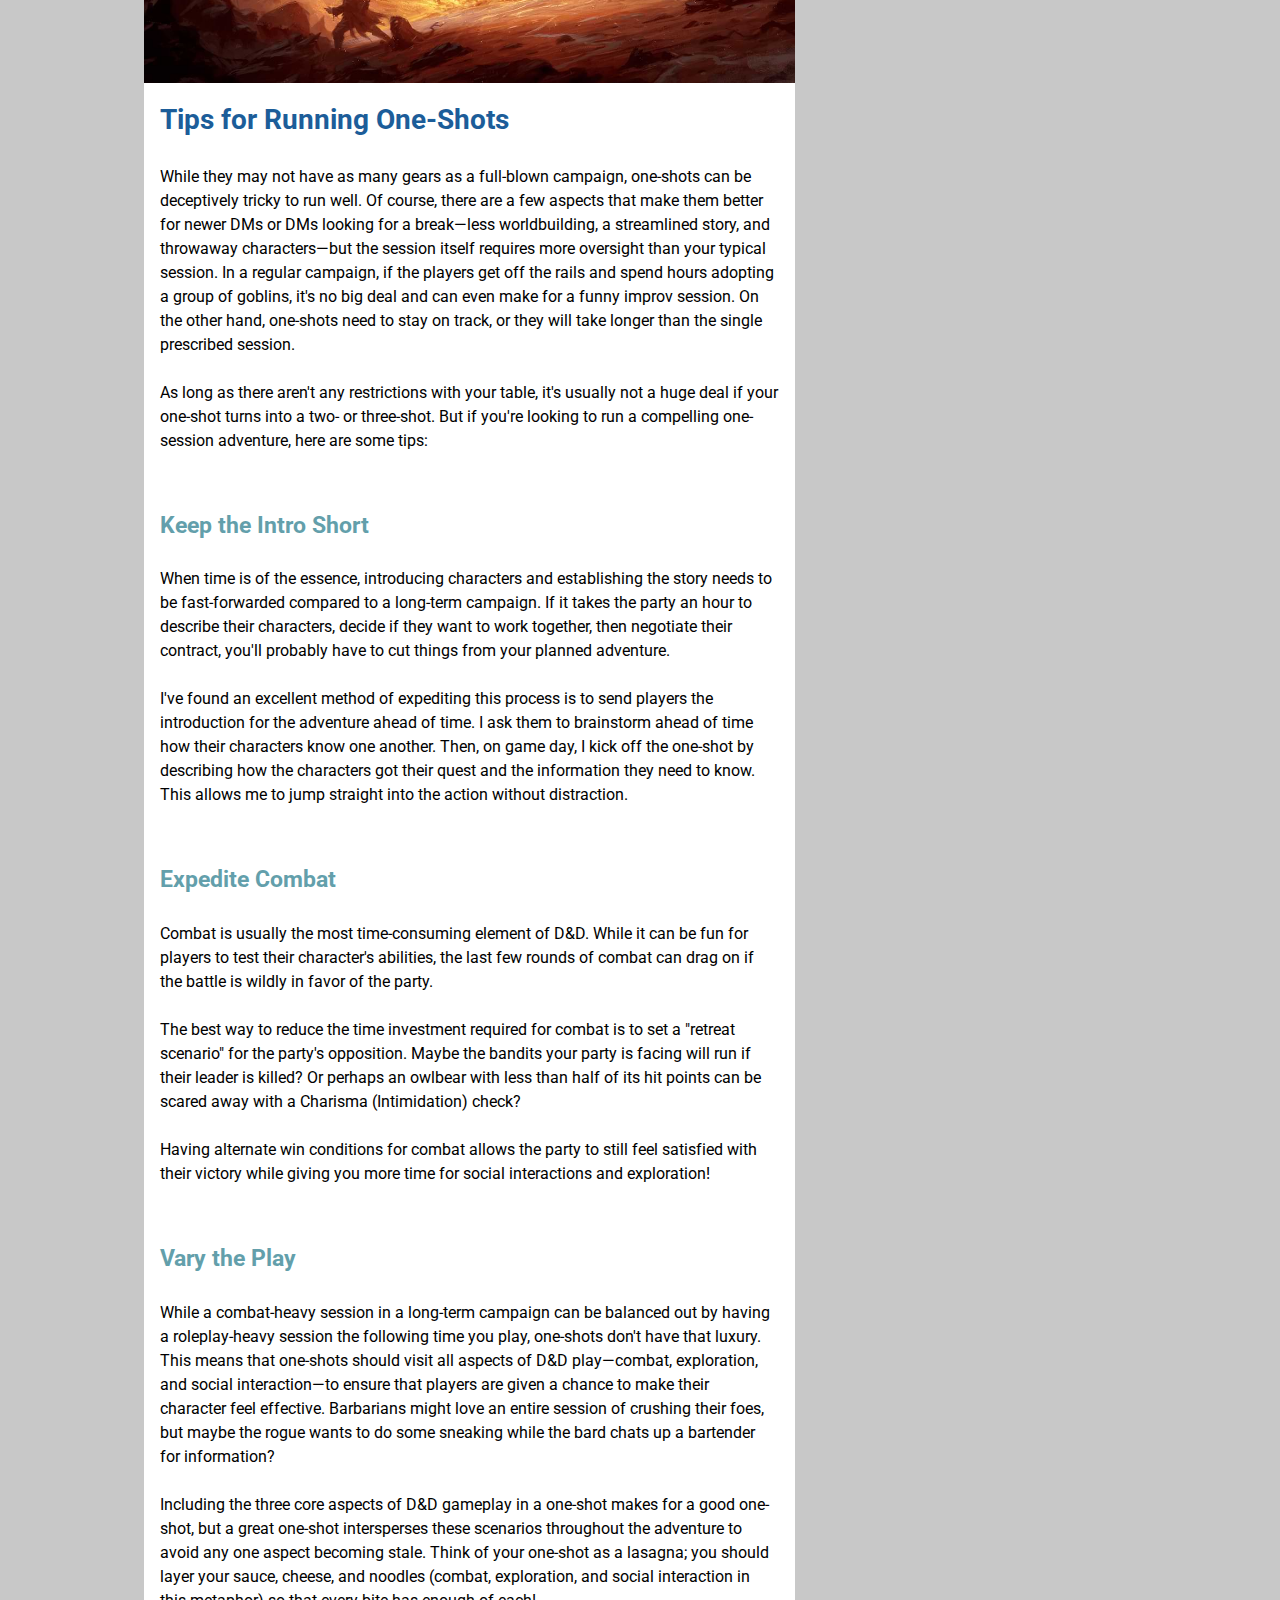
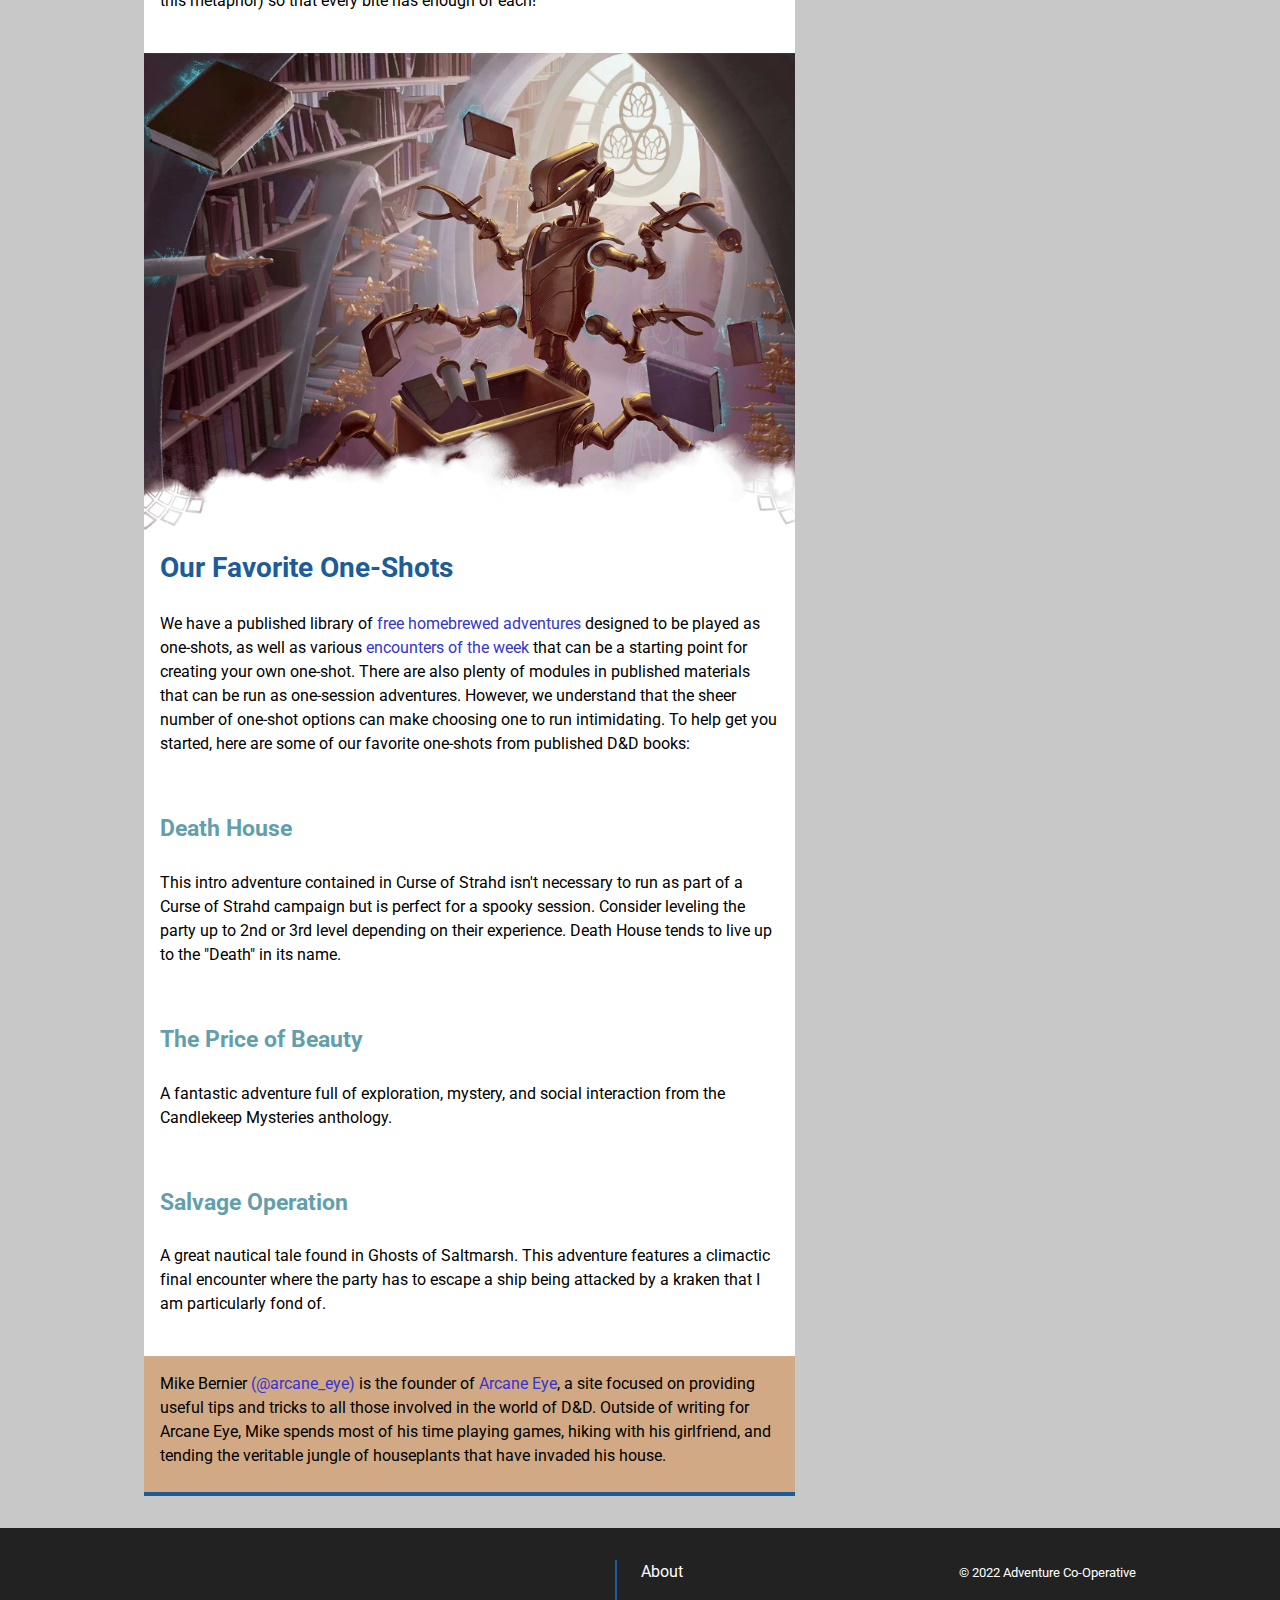
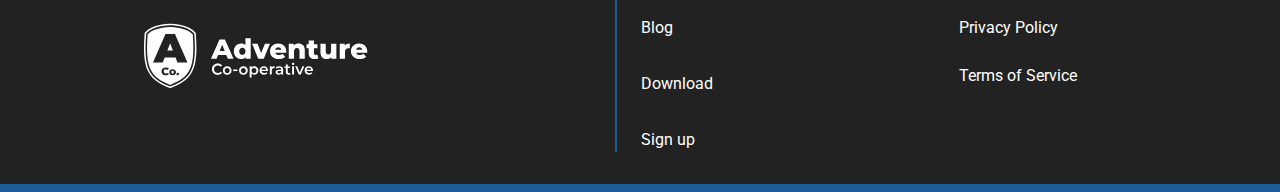
==== commit a81d61b4: "completed two-page-assignment project" ====
--- a/blog-post.html
+++ b/blog-post.html
@@ -40,7 +40,7 @@
             </a>
           </li>
           <li class="logo__li">
-            <a class="logo__a" href="/index.html">
+            <a class="logo__a" href="index.html">
               <p class="logo__p">Download</p>
             </a>
           </li>
@@ -61,7 +61,7 @@
               One-Shot Adventures: What They Are, Why We Love Them, and
               Recommendations
             </h1>
-            <p>
+            <p class="blog__banner_p">
               By Mike Bernier | Original article from
               <a
                 href="https://www.dndbeyond.com/posts/1300-one-shot-adventures-what-they-are-why-we-love-them"
--- a/css/main.css
+++ b/css/main.css
@@ -720,6 +720,10 @@
   font-size: 1.2rem;
 }
 
+.blog__banner_p {
+  text-shadow: 0.1rem 0.1rem 0.3rem black;
+}
+
 @media only screen and (min-width: 45em) {
   .blog-grid {
     display: grid;
@@ -759,6 +763,10 @@
     flex-direction: column;
   }
 
+  .blog__banner_p {
+  font-size: 1.2rem
+}
+
   .aside__div {
     position: sticky;
     top: 3rem;
